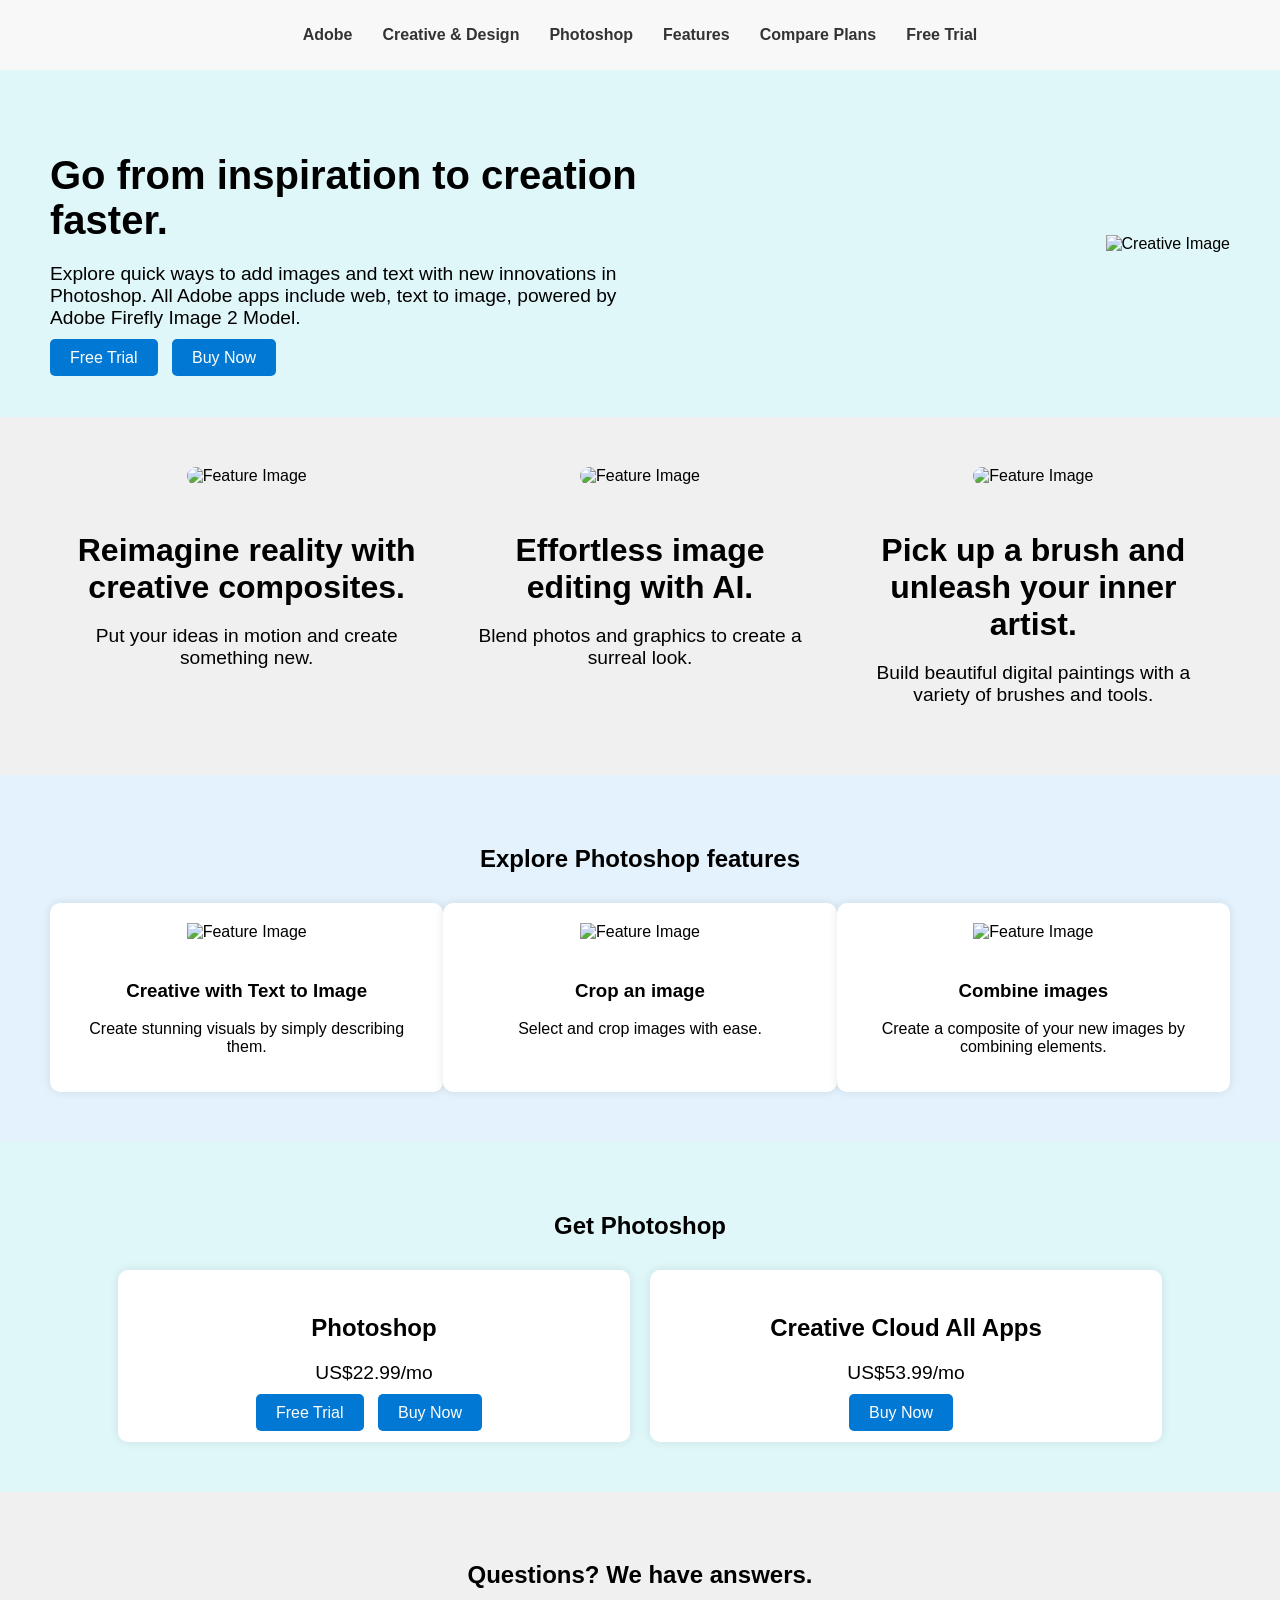
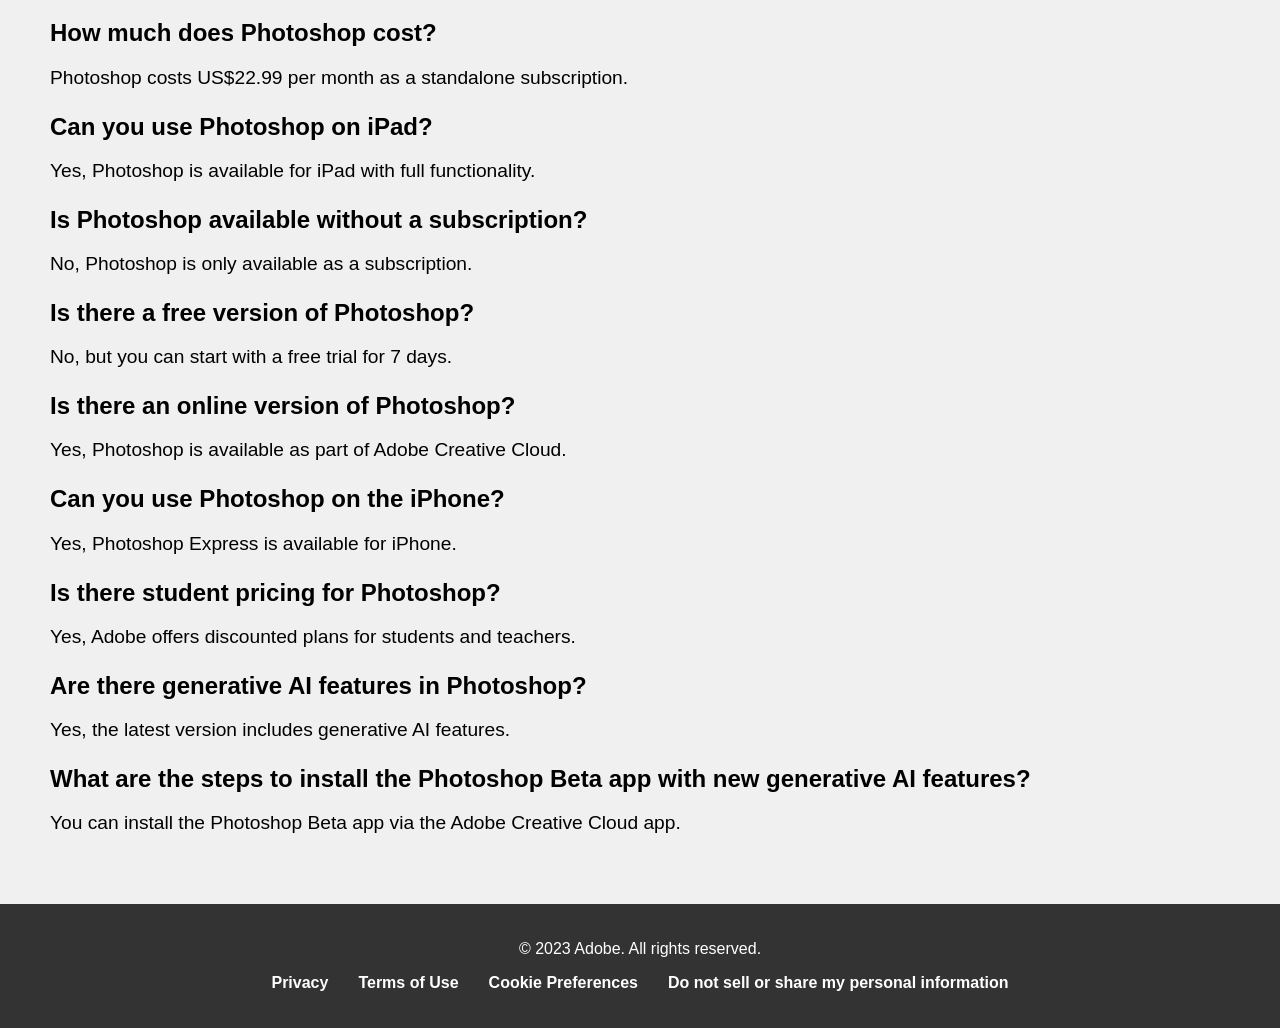
==== Geniepage.html @ 93e4b220 "Add files via upload" ====
<!DOCTYPE html>
<html lang="en">
<head>
    <meta charset="UTF-8">
    <meta name="viewport" content="width=device-width, initial-scale=1.0">
    <title>PS Page</title>
    <link rel="stylesheet" href="styles.css">
</head>
<body>
    <header>
        <nav>
            <ul>
                <li><a href="#">Adobe</a></li>
                <li><a href="#">Creative & Design</a></li>
                <li><a href="#">Photoshop</a></li>
                <li><a href="#">Features</a></li>
                <li><a href="#">Compare Plans</a></li>
                <li><a href="#">Free Trial</a></li>
            </ul>
        </nav>
    </header>

    <section class="intro">
        <div class="intro-text">
            <h1>Go from inspiration to creation faster.</h1>
            <p>Explore quick ways to add images and text with new innovations in Photoshop. All Adobe apps include web, text to image, powered by Adobe Firefly Image 2 Model.</p>
            <a href="#" class="btn">Free Trial</a>
            <a href="#" class="btn">Buy Now</a>
        </div>
        <div class="intro-image">
            <img src="C:\Users\Lenovo\OneDrive\Desktop\Images\PS1.png" alt="Creative Image">
        </div>
    </section>

    <section class="features">
        <div class="feature">
            <img src="C:\Users\Lenovo\OneDrive\Desktop\Images\PS2.png" alt="Feature Image">
            <h2>Reimagine reality with creative composites.</h2>
            <p>Put your ideas in motion and create something new.</p>
        </div>
        <div class="feature">
            <img src="C:\Users\Lenovo\OneDrive\Desktop\Images\PS3.png" alt="Feature Image">
            <h2>Effortless image editing with AI.</h2>
            <p>Blend photos and graphics to create a surreal look.</p>
        </div>
        <div class="feature">
            <img src="C:\Users\Lenovo\OneDrive\Desktop\Images\PS4.png" alt="Feature Image">
            <h2>Pick up a brush and unleash your inner artist.</h2>
            <p>Build beautiful digital paintings with a variety of brushes and tools.</p>
        </div>
    </section>

    <section class="explore">
        <h2>Explore Photoshop features</h2>
        <div class="feature-grid">
            <div class="feature-item">
                <img src="C:\Users\Lenovo\OneDrive\Desktop\Images\PS5.png" alt="Feature Image">
                <h3>Creative with Text to Image</h3>
                <p>Create stunning visuals by simply describing them.</p>
            </div>
            <div class="feature-item">
                <img src="C:\Users\Lenovo\OneDrive\Desktop\Images\PS6.png" alt="Feature Image">
                <h3>Crop an image</h3>
                <p>Select and crop images with ease.</p>
            </div>
            <div class="feature-item">
                <img src="C:\Users\Lenovo\OneDrive\Desktop\Images\PS7.png" alt="Feature Image">
                <h3>Combine images</h3>
                <p>Create a composite of your new images by combining elements.</p>
            </div>
        </div>
    </section>

    <section class="pricing">
        <h2>Get Photoshop</h2>
        <div class="pricing-plans">
            <div class="plan">
                <h3>Photoshop</h3>
                <p>US$22.99/mo</p>
                <a href="#" class="btn">Free Trial</a>
                <a href="#" class="btn">Buy Now</a>
            </div>
            <div class="plan">
                <h3>Creative Cloud All Apps</h3>
                <p>US$53.99/mo</p>
                <a href="#" class="btn">Buy Now</a>
            </div>
        </div>
    </section>

    <section class="faqs">
        <h2>Questions? We have answers.</h2>
        <div class="faq-item">
            <h3>How much does Photoshop cost?</h3>
            <p>Photoshop costs US$22.99 per month as a standalone subscription.</p>
        </div>
        <div class="faq-item">
            <h3>Can you use Photoshop on iPad?</h3>
            <p>Yes, Photoshop is available for iPad with full functionality.</p>
        </div>
        <div class="faq-item">
            <h3>Is Photoshop available without a subscription?</h3>
            <p>No, Photoshop is only available as a subscription.</p>
        </div>
        <div class="faq-item">
            <h3>Is there a free version of Photoshop?</h3>
            <p>No, but you can start with a free trial for 7 days.</p>
        </div>
        <div class="faq-item">
            <h3>Is there an online version of Photoshop?</h3>
            <p>Yes, Photoshop is available as part of Adobe Creative Cloud.</p>
        </div>
        <div class="faq-item">
            <h3>Can you use Photoshop on the iPhone?</h3>
            <p>Yes, Photoshop Express is available for iPhone.</p>
        </div>
        <div class="faq-item">
            <h3>Is there student pricing for Photoshop?</h3>
            <p>Yes, Adobe offers discounted plans for students and teachers.</p>
        </div>
        <div class="faq-item">
            <h3>Are there generative AI features in Photoshop?</h3>
            <p>Yes, the latest version includes generative AI features.</p>
        </div>
        <div class="faq-item">
            <h3>What are the steps to install the Photoshop Beta app with new generative AI features?</h3>
            <p>You can install the Photoshop Beta app via the Adobe Creative Cloud app.</p>
        </div>
    </section>

    <footer>
        <p>© 2023 Adobe. All rights reserved.</p>
        <ul>
            <li><a href="#">Privacy</a></li>
            <li><a href="#">Terms of Use</a></li>
            <li><a href="#">Cookie Preferences</a></li>
            <li><a href="#">Do not sell or share my personal information</a></li>
        </ul>
    </footer>
</body>
</html>
---- styles.css ----
/* styles.css */

body {
    font-family: Arial, sans-serif;
    margin: 0;
    padding: 0;
    box-sizing: border-box;
}

header {
    background: #f8f8f8;
    padding: 10px 0;
}

nav ul {
    list-style: none;
    display: flex;
    justify-content: center;
    padding: 0;
}

nav ul li {
    margin: 0 15px;
}

nav ul li a {
    text-decoration: none;
    color: #333;
    font-weight: bold;
}

.intro {
    display: flex;
    justify-content: space-between;
    align-items: center;
    padding: 50px;
    background: #e0f7fa;
}

.intro-text {
    max-width: 50%;
}

.intro-text h1 {
    font-size: 2.5em;
    margin-bottom: 20px;
}

.intro-text p {
    font-size: 1.2em;
    margin-bottom: 20px;
}

.intro-text .btn {
    background: #0078d4;
    color: #fff;
    padding: 10px 20px;
    text-decoration: none;
    border-radius: 5px;
    margin-right: 10px;
}

.intro-image img {
    max-width: 100%;
    height: auto;
}

.features {
    padding: 50px;
    background: #f0f0f0;
    display: flex;
    justify-content: space-around;
    text-align: center;
}

.features .feature {
    max-width: 30%;
}

.features .feature img {
    max-width: 100%;
    height: auto;
    border-radius: 10px;
    margin-bottom: 20px;
}

.features .feature h2 {
    font-size: 2em;
    margin-bottom: 10px;
}

.features .feature p {
    font-size: 1.2em;
}

.explore {
    padding: 50px;
    background: #e3f2fd;
}

.explore h2 {
    text-align: center;
    margin-bottom: 30px;
}

.explore .feature-grid {
    display: flex;
    justify-content: space-around;
}

.explore .feature-item {
    width: 30%;
    background: #fff;
    padding: 20px;
    border-radius: 10px;
    box-shadow: 0 0 10px rgba(0,0,0,0.1);
    text-align: center;
}

.explore .feature-item img {
    max-width: 100%;
    height: auto;
    margin-bottom: 20px;
}

.pricing {
    padding: 50px;
    background: #e0f7fa;
    text-align: center;
}

.pricing h2 {
    margin-bottom: 30px;
}

.pricing .pricing-plans {
    display: flex;
    justify-content: center;
}

.pricing .plan {
    width: 40%;
    background: #fff;
    padding: 20px;
    margin: 0 10px;
    border-radius: 10px;
    box-shadow: 0 0 10px rgba(0,0,0,0.1);
}

.pricing .plan h3 {
    font-size: 1.5em;
    margin-bottom: 10px;
}

.pricing .plan p {
    font-size: 1.2em;
    margin-bottom: 20px;
}

.pricing .plan .btn {
    background: #0078d4;
    color: #fff;
    padding: 10px 20px;
    text-decoration: none;
    border-radius: 5px;
    margin-right: 10px;
}

.faqs {
    padding: 50px;
    background: #f0f0f0;
}

.faqs h2 {
    text-align: center;
    margin-bottom: 30px;
}

.faqs .faq-item {
    margin-bottom: 20px;
}

.faqs .faq-item h3 {
    font-size: 1.5em;
    margin-bottom: 10px;
}

.faqs .faq-item p {
    font-size: 1.2em;
}

footer {
    background: #333;
    color: #fff;
    text-align: center;
    padding: 20px 0;
    position: relative;
    bottom: 0;
    width: 100%;
}

footer ul {
    list-style: none;
    display: flex;
    justify-content: center;
    padding: 0;
}

footer ul li {
    margin: 0 15px;
}

footer ul li a {
    text-decoration: none;
    color: #fff;
    font-weight: bold;
}
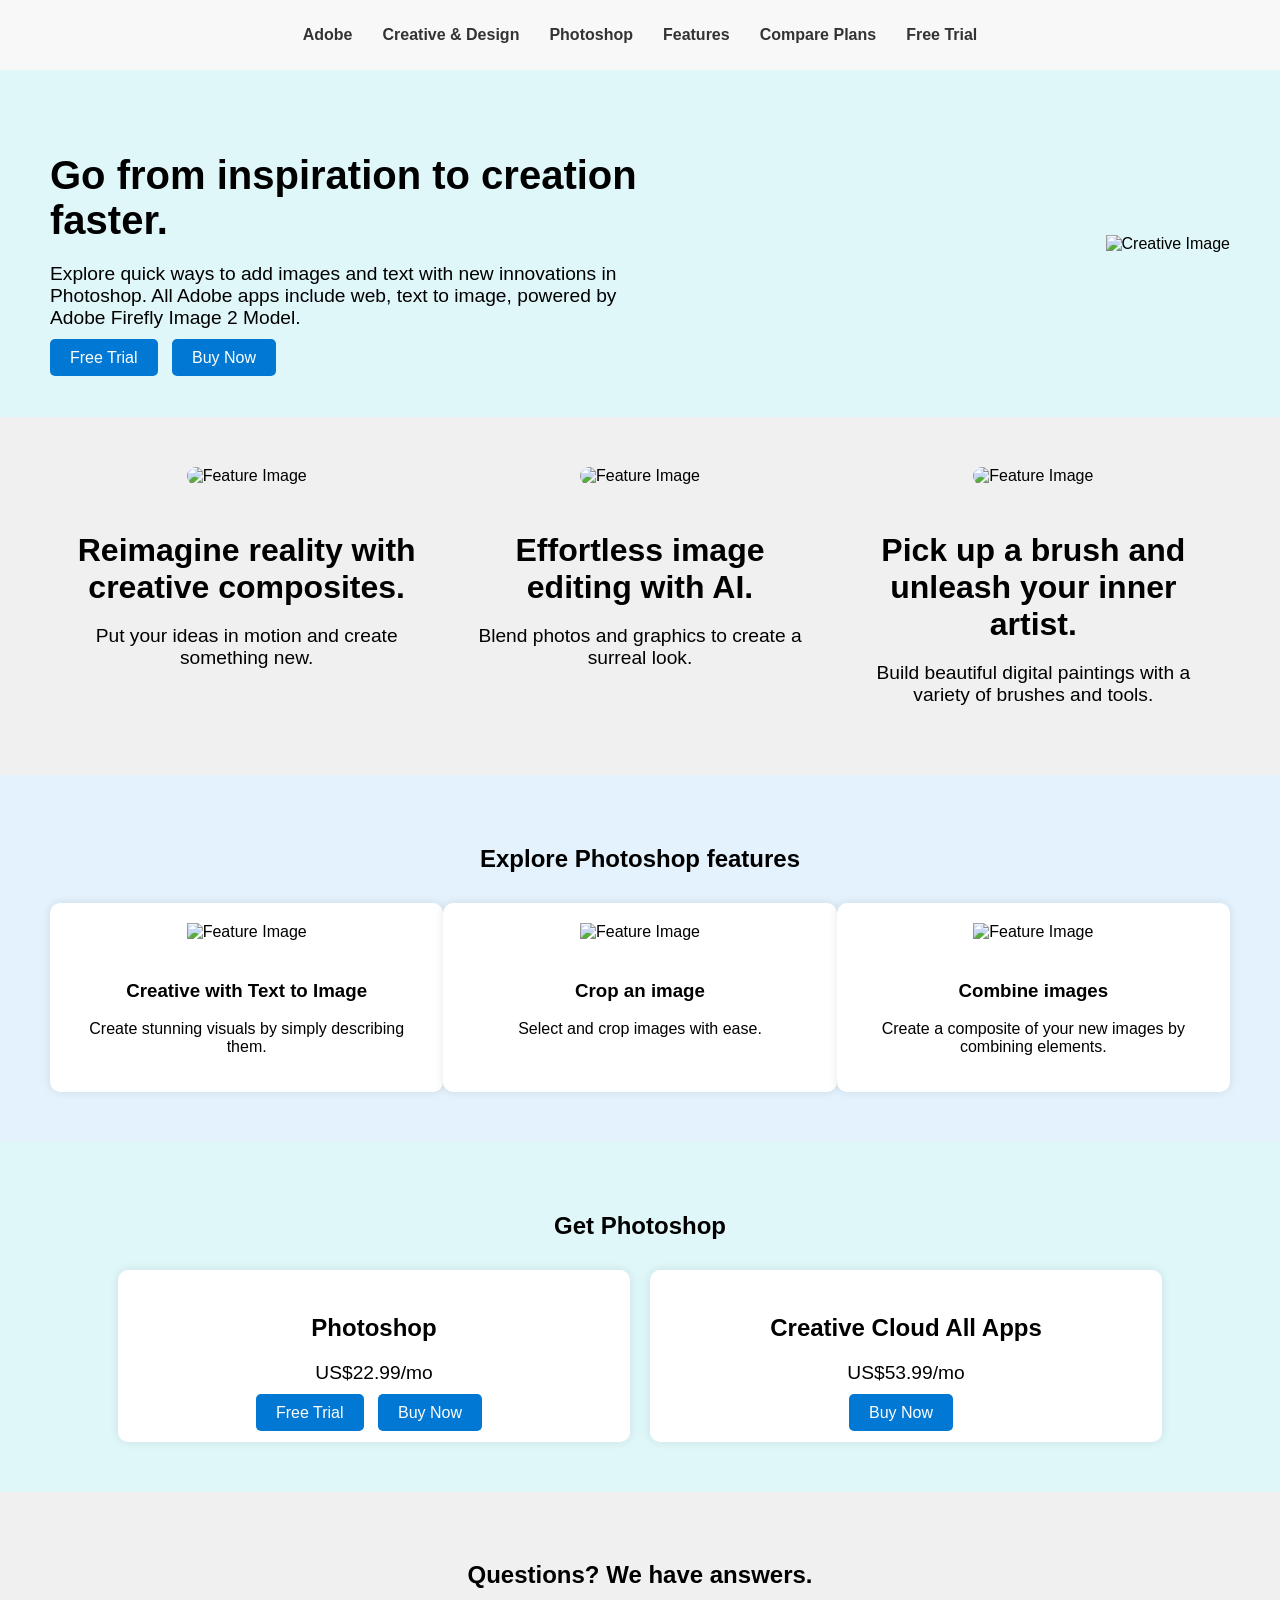
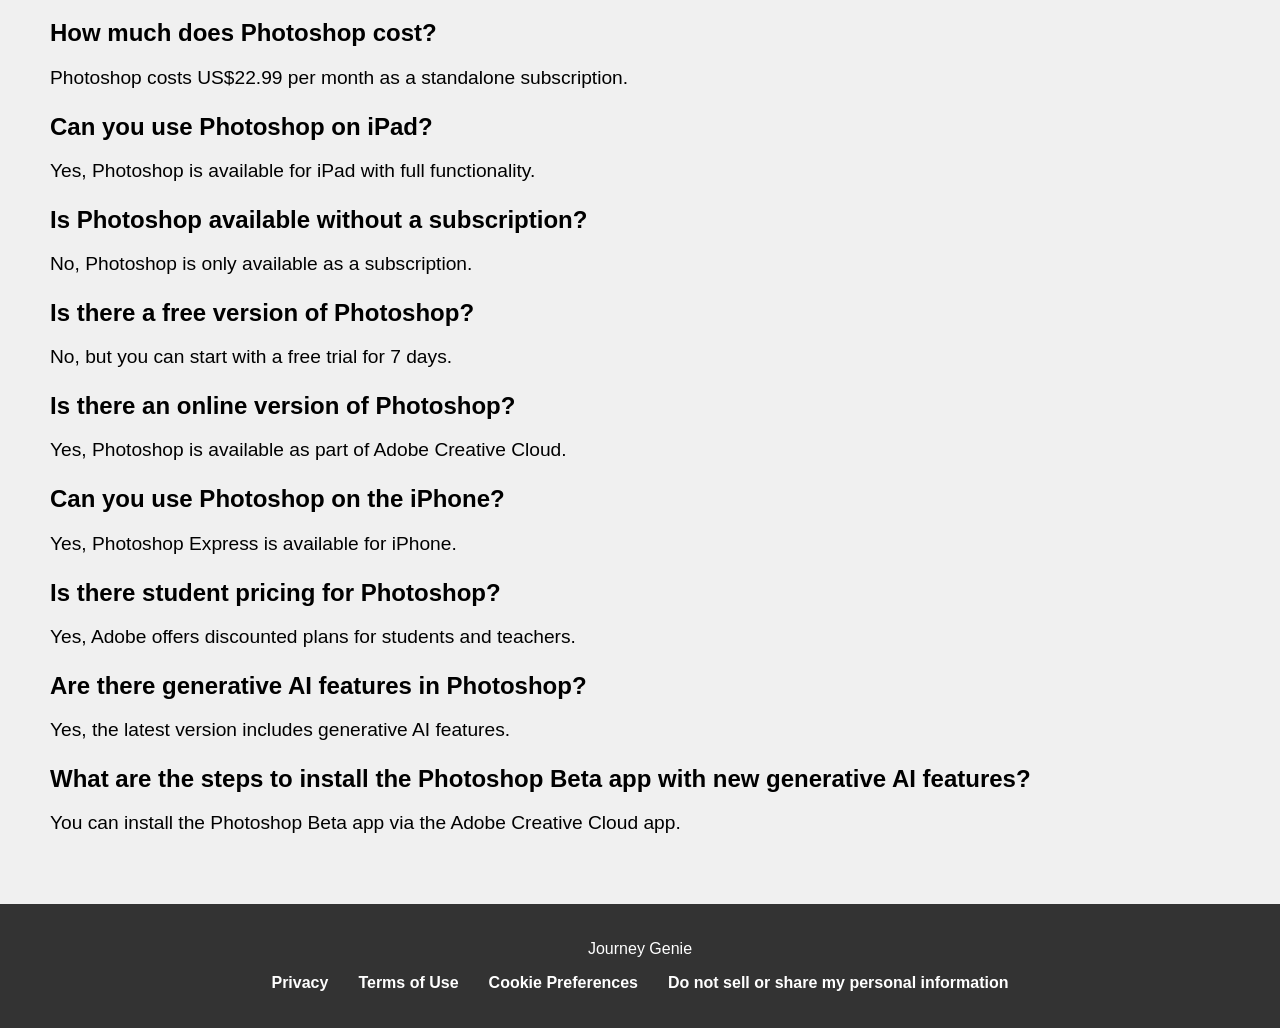
==== commit 4d29279f: "Update Geniepage.html" ====
--- a/Geniepage.html
+++ b/Geniepage.html
@@ -129,7 +129,7 @@
     </section>
 
     <footer>
-        <p>© 2023 Adobe. All rights reserved.</p>
+        <p>Journey Genie</p>
         <ul>
             <li><a href="#">Privacy</a></li>
             <li><a href="#">Terms of Use</a></li>
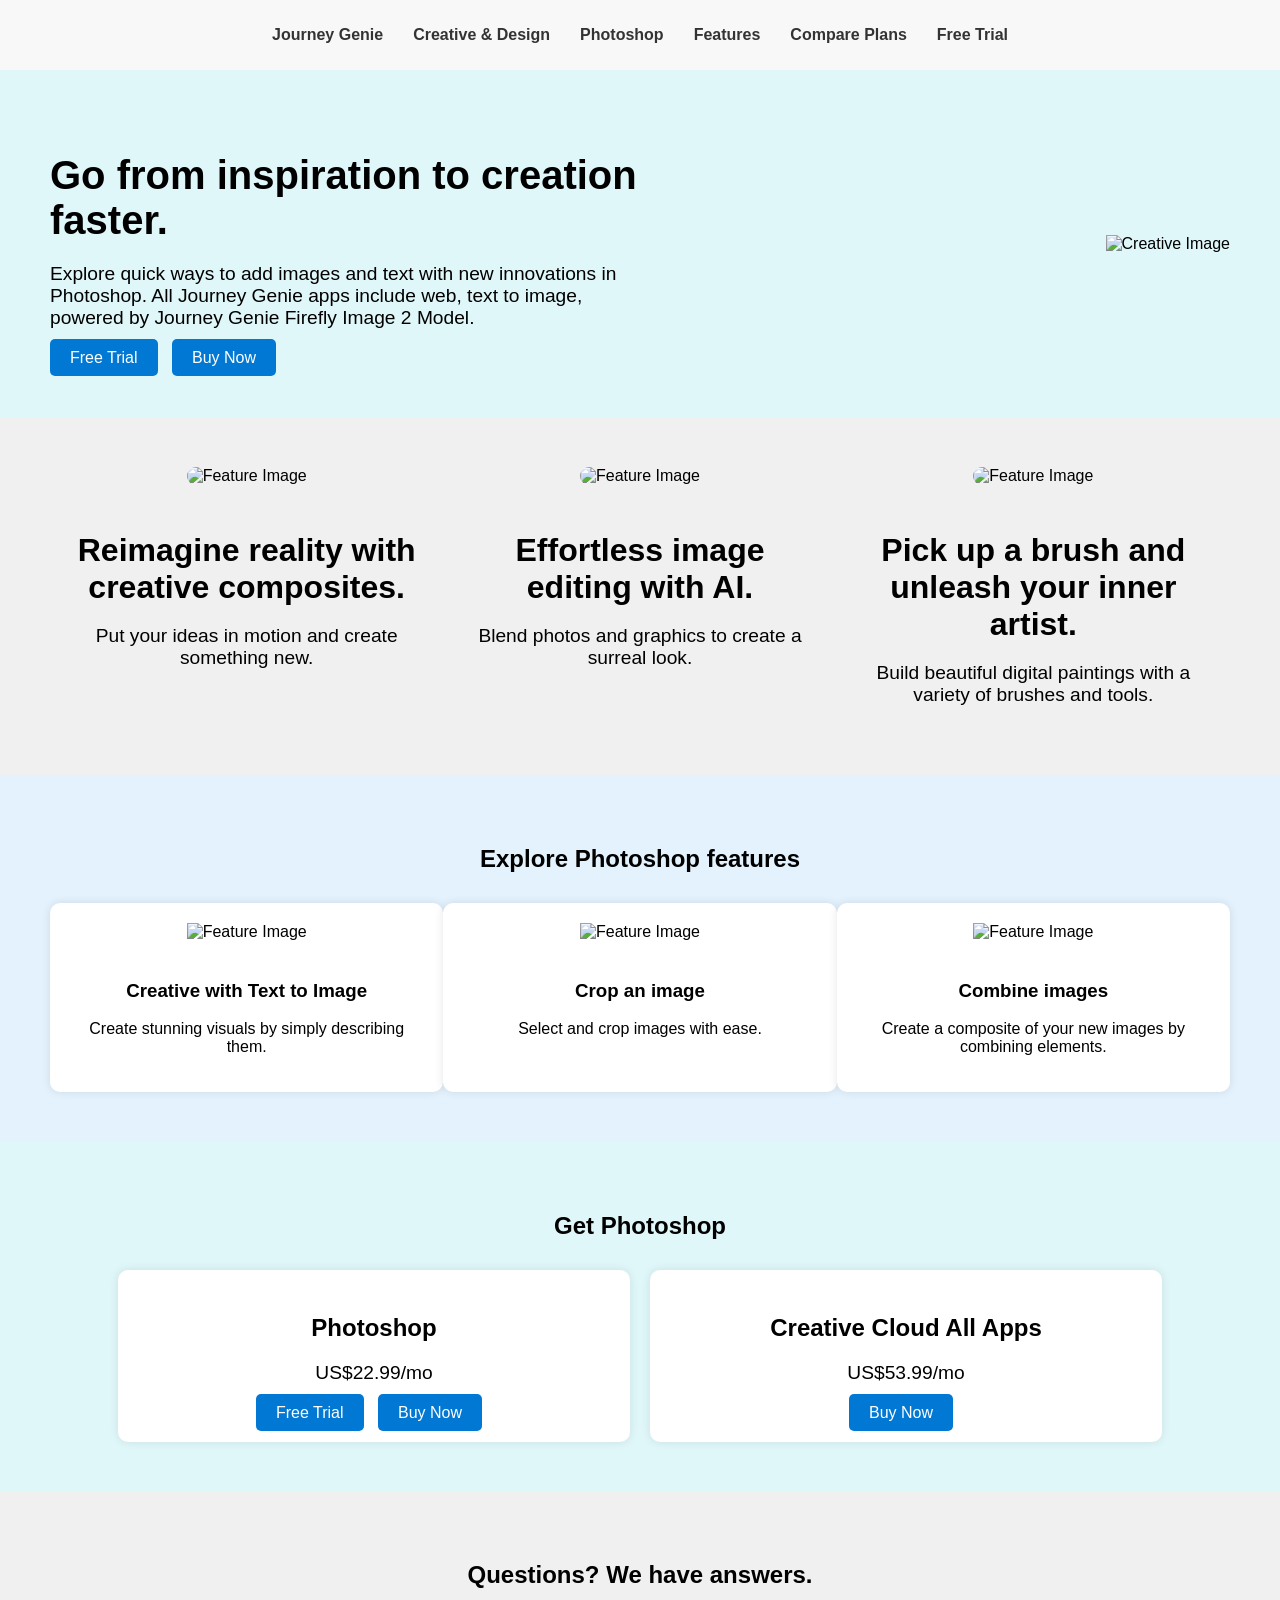
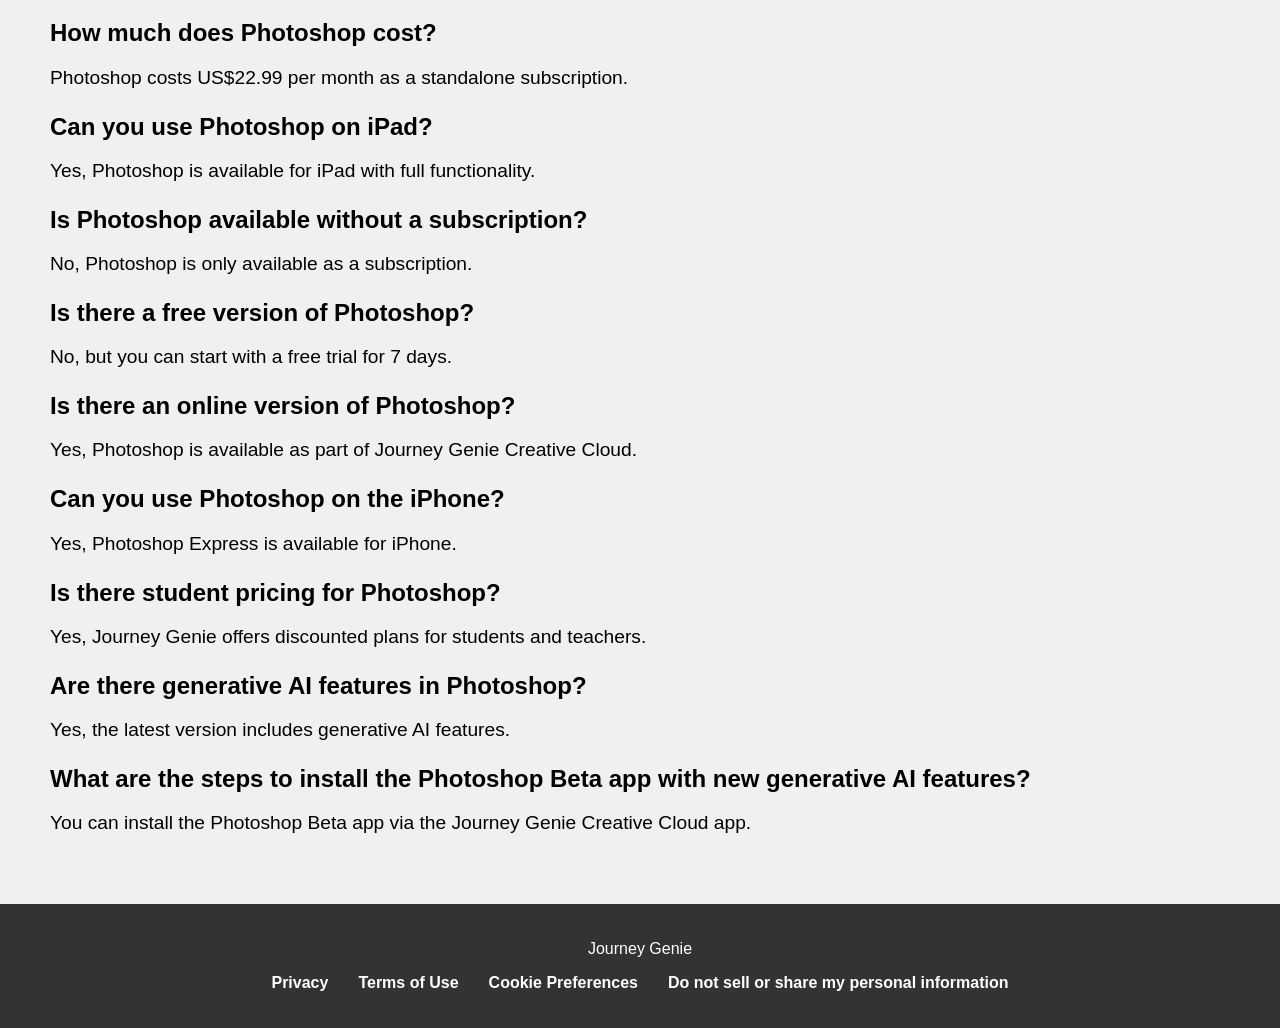
==== commit acff4bf3: "Update Geniepage.html" ====
--- a/Geniepage.html
+++ b/Geniepage.html
@@ -10,7 +10,7 @@
     <header>
         <nav>
             <ul>
-                <li><a href="#">Adobe</a></li>
+                <li><a href="#">Journey Genie</a></li>
                 <li><a href="#">Creative & Design</a></li>
                 <li><a href="#">Photoshop</a></li>
                 <li><a href="#">Features</a></li>
@@ -23,7 +23,7 @@
     <section class="intro">
         <div class="intro-text">
             <h1>Go from inspiration to creation faster.</h1>
-            <p>Explore quick ways to add images and text with new innovations in Photoshop. All Adobe apps include web, text to image, powered by Adobe Firefly Image 2 Model.</p>
+            <p>Explore quick ways to add images and text with new innovations in Photoshop. All Journey Genie apps include web, text to image, powered by Journey Genie Firefly Image 2 Model.</p>
             <a href="#" class="btn">Free Trial</a>
             <a href="#" class="btn">Buy Now</a>
         </div>
@@ -108,7 +108,7 @@
         </div>
         <div class="faq-item">
             <h3>Is there an online version of Photoshop?</h3>
-            <p>Yes, Photoshop is available as part of Adobe Creative Cloud.</p>
+            <p>Yes, Photoshop is available as part of Journey Genie Creative Cloud.</p>
         </div>
         <div class="faq-item">
             <h3>Can you use Photoshop on the iPhone?</h3>
@@ -116,7 +116,7 @@
         </div>
         <div class="faq-item">
             <h3>Is there student pricing for Photoshop?</h3>
-            <p>Yes, Adobe offers discounted plans for students and teachers.</p>
+            <p>Yes, Journey Genie offers discounted plans for students and teachers.</p>
         </div>
         <div class="faq-item">
             <h3>Are there generative AI features in Photoshop?</h3>
@@ -124,7 +124,7 @@
         </div>
         <div class="faq-item">
             <h3>What are the steps to install the Photoshop Beta app with new generative AI features?</h3>
-            <p>You can install the Photoshop Beta app via the Adobe Creative Cloud app.</p>
+            <p>You can install the Photoshop Beta app via the Journey Genie Creative Cloud app.</p>
         </div>
     </section>
 
